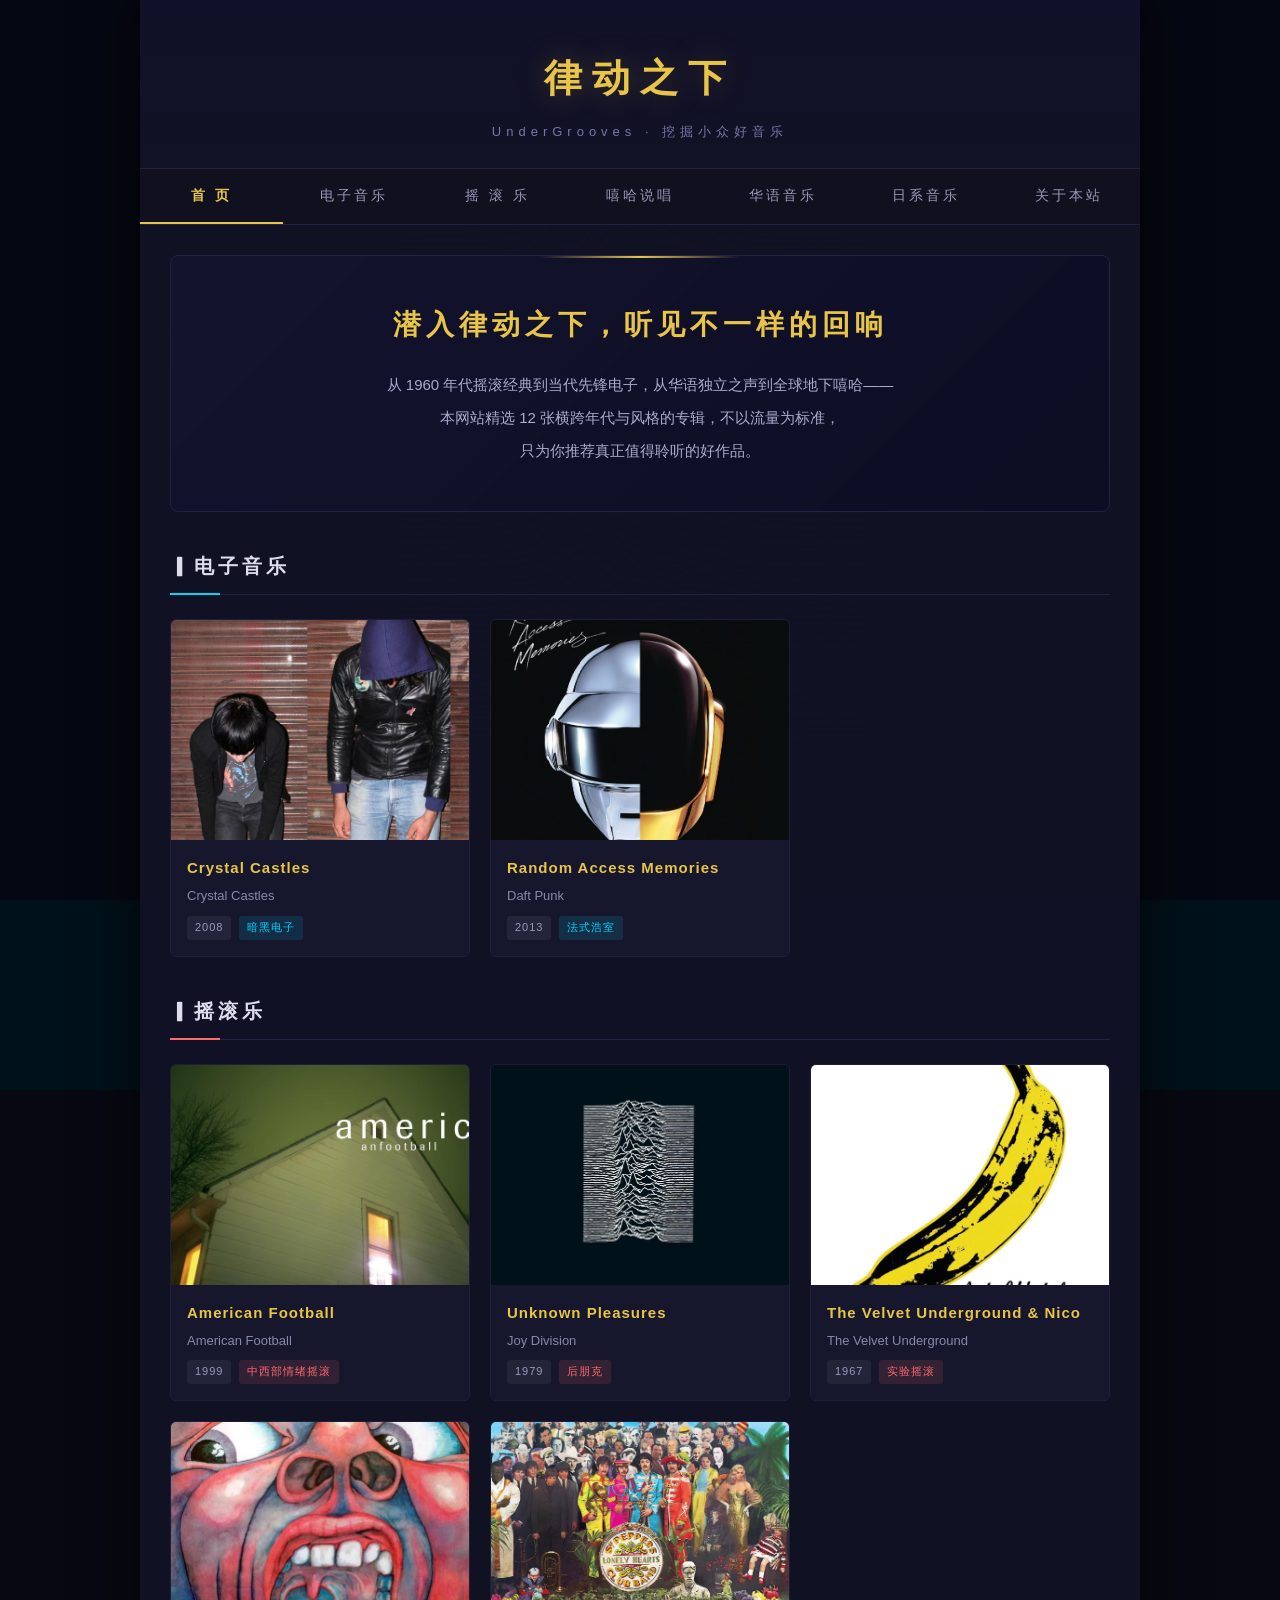
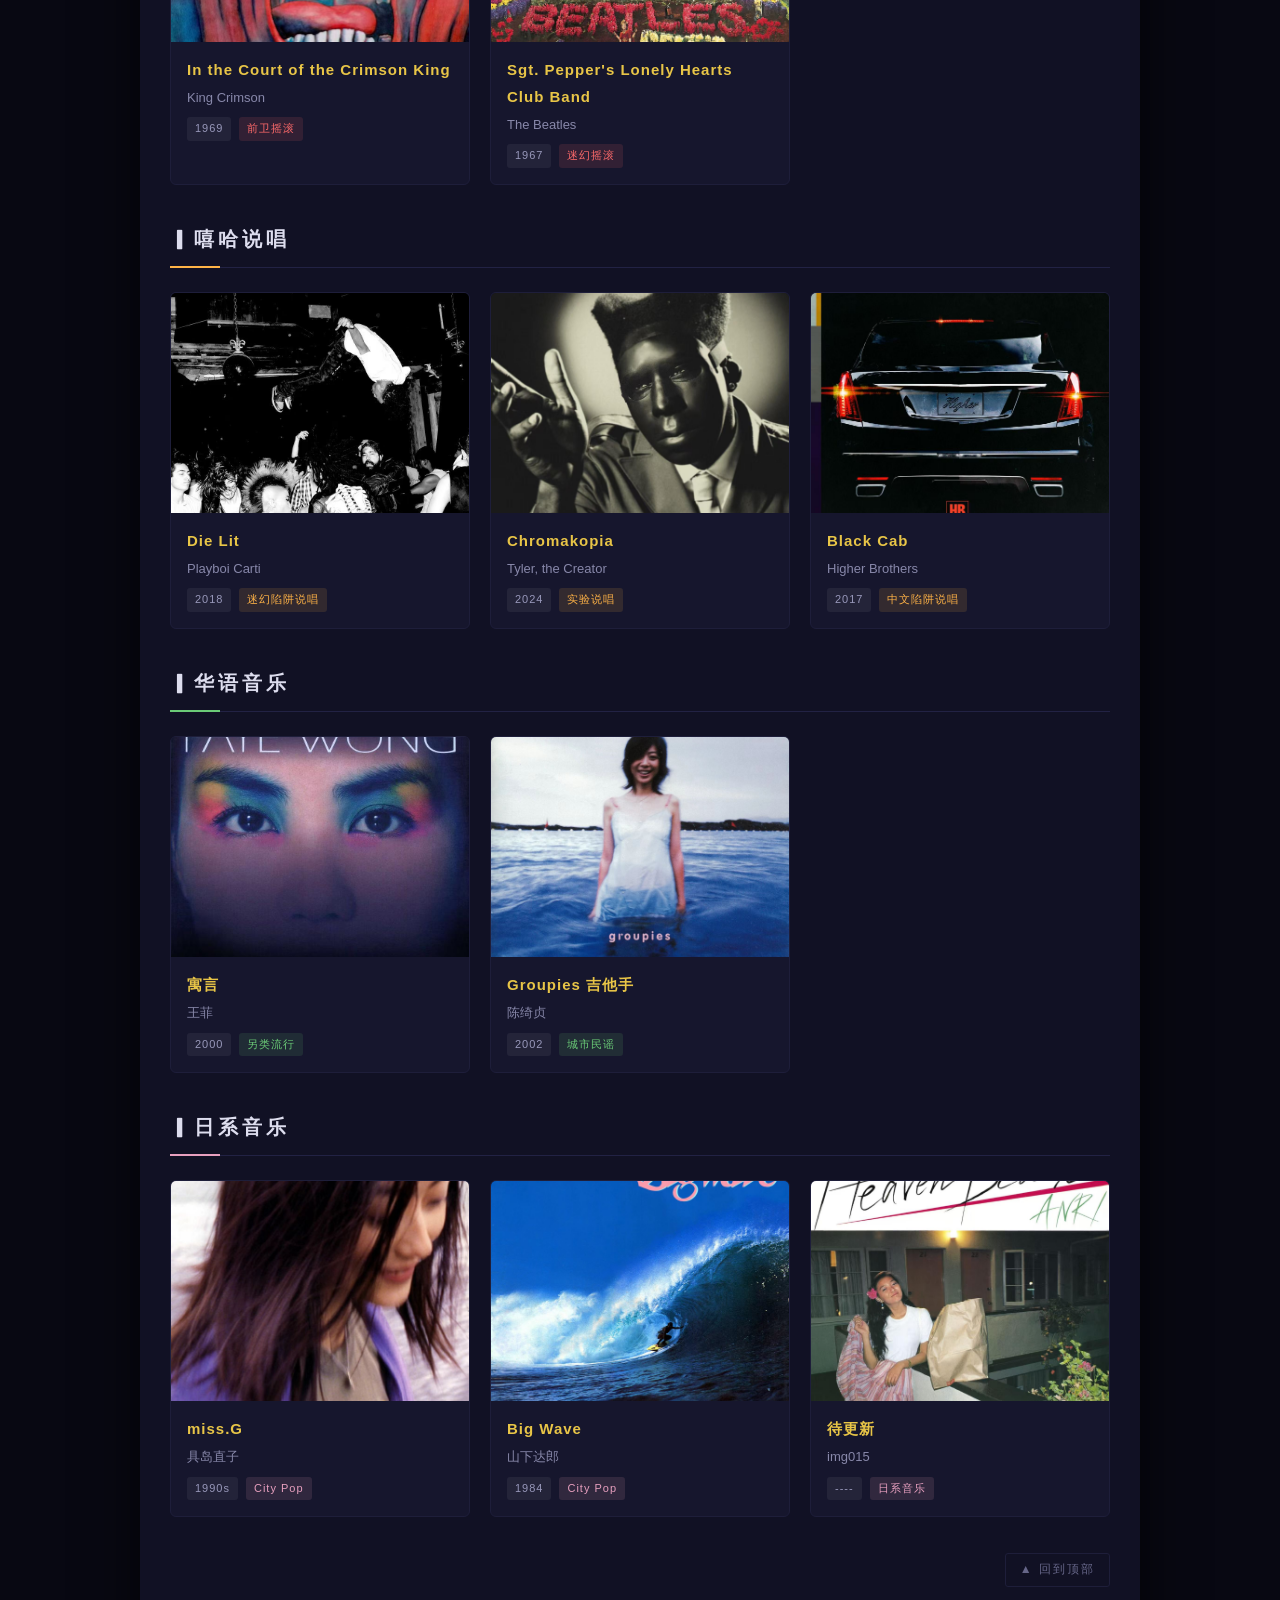
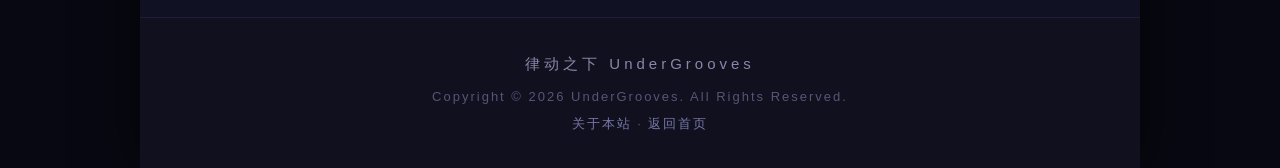
==== index.html @ 2fa011f9 "feat: 新增日系音乐页面 (具岛直子/山下达郎), 全站导航更新" ====
<!DOCTYPE html>
<html lang="zh-CN">
<head>
    <meta charset="UTF-8">
    <meta name="viewport" content="width=device-width, initial-scale=1.0">
    <title>律动之下 —— 发现属于你的好音乐</title>
    <link rel="stylesheet" href="css/style.css">
</head>
<body>
    <div id="container">
        <!-- 头部 -->
        <div id="header">
            <div class="site-title">律动之下</div>
            <div class="site-subtitle">UnderGrooves · 挖掘小众好音乐</div>
        </div>

        <!-- 导航条 -->
        <div id="navbar">
            <ul>
                <li><a href="index.html" class="active">首 页</a></li>
                <li><a href="electronic.html">电子音乐</a></li>
                <li><a href="rock.html">摇 滚 乐</a></li>
                <li><a href="hiphop.html">嘻哈说唱</a></li>
                <li><a href="chinese.html">华语音乐</a></li>
                <li><a href="japanese.html">日系音乐</a></li>
                <li><a href="about.html">关于本站</a></li>
            </ul>
        </div>

        <!-- 内容区域 -->
        <div id="content">
            <!-- Hero -->
            <div class="hero">
                <h2>潜入律动之下，听见不一样的回响</h2>
                <p>
                    从 1960 年代摇滚经典到当代先锋电子，从华语独立之声到全球地下嘻哈——<br>
                    本网站精选 12 张横跨年代与风格的专辑，不以流量为标准，<br>
                    只为你推荐真正值得聆听的好作品。
                </p>
            </div>

            <!-- 电子音乐 -->
            <h2 class="section-title electronic">▎电子音乐</h2>
            <div class="album-grid">
                <div class="album-card card-electronic">
                    <a href="electronic.html#crystal-castles">
                        <img src="imagefiles/img001.jpg" alt="Crystal Castles">
                        <div class="card-info">
                            <h3>Crystal Castles</h3>
                            <div class="artist">Crystal Castles</div>
                            <div class="card-meta">
                                <span class="year-tag">2008</span>
                                <span class="genre-tag">暗黑电子</span>
                            </div>
                        </div>
                    </a>
                </div>
                <div class="album-card card-electronic">
                    <a href="electronic.html#daft-punk">
                        <img src="imagefiles/img004.jpg" alt="Random Access Memories">
                        <div class="card-info">
                            <h3>Random Access Memories</h3>
                            <div class="artist">Daft Punk</div>
                            <div class="card-meta">
                                <span class="year-tag">2013</span>
                                <span class="genre-tag">法式浩室</span>
                            </div>
                        </div>
                    </a>
                </div>
            </div>

            <!-- 摇滚乐 -->
            <h2 class="section-title rock">▎摇滚乐</h2>
            <div class="album-grid">
                <div class="album-card card-rock">
                    <a href="rock.html#american-football">
                        <img src="imagefiles/img005.jpg" alt="American Football">
                        <div class="card-info">
                            <h3>American Football</h3>
                            <div class="artist">American Football</div>
                            <div class="card-meta">
                                <span class="year-tag">1999</span>
                                <span class="genre-tag">中西部情绪摇滚</span>
                            </div>
                        </div>
                    </a>
                </div>
                <div class="album-card card-rock">
                    <a href="rock.html#joy-division">
                        <img src="imagefiles/img007.jpg" alt="Unknown Pleasures">
                        <div class="card-info">
                            <h3>Unknown Pleasures</h3>
                            <div class="artist">Joy Division</div>
                            <div class="card-meta">
                                <span class="year-tag">1979</span>
                                <span class="genre-tag">后朋克</span>
                            </div>
                        </div>
                    </a>
                </div>
                <div class="album-card card-rock">
                    <a href="rock.html#velvet-underground">
                        <img src="imagefiles/img008.jpg" alt="The Velvet Underground & Nico">
                        <div class="card-info">
                            <h3>The Velvet Underground &amp; Nico</h3>
                            <div class="artist">The Velvet Underground</div>
                            <div class="card-meta">
                                <span class="year-tag">1967</span>
                                <span class="genre-tag">实验摇滚</span>
                            </div>
                        </div>
                    </a>
                </div>
                <div class="album-card card-rock">
                    <a href="rock.html#king-crimson">
                        <img src="imagefiles/img010.jpg" alt="In the Court of the Crimson King">
                        <div class="card-info">
                            <h3>In the Court of the Crimson King</h3>
                            <div class="artist">King Crimson</div>
                            <div class="card-meta">
                                <span class="year-tag">1969</span>
                                <span class="genre-tag">前卫摇滚</span>
                            </div>
                        </div>
                    </a>
                </div>
                <div class="album-card card-rock">
                    <a href="rock.html#beatles">
                        <img src="imagefiles/img012.jpg" alt="Sgt. Pepper's Lonely Hearts Club Band">
                        <div class="card-info">
                            <h3>Sgt. Pepper's Lonely Hearts Club Band</h3>
                            <div class="artist">The Beatles</div>
                            <div class="card-meta">
                                <span class="year-tag">1967</span>
                                <span class="genre-tag">迷幻摇滚</span>
                            </div>
                        </div>
                    </a>
                </div>
            </div>

            <!-- 嘻哈说唱 -->
            <h2 class="section-title hiphop">▎嘻哈说唱</h2>
            <div class="album-grid">
                <div class="album-card card-hiphop">
                    <a href="hiphop.html#playboi-carti">
                        <img src="imagefiles/img003.jpg" alt="Die Lit">
                        <div class="card-info">
                            <h3>Die Lit</h3>
                            <div class="artist">Playboi Carti</div>
                            <div class="card-meta">
                                <span class="year-tag">2018</span>
                                <span class="genre-tag">迷幻陷阱说唱</span>
                            </div>
                        </div>
                    </a>
                </div>
                <div class="album-card card-hiphop">
                    <a href="hiphop.html#tyler">
                        <img src="imagefiles/img006.jpg" alt="Chromakopia">
                        <div class="card-info">
                            <h3>Chromakopia</h3>
                            <div class="artist">Tyler, the Creator</div>
                            <div class="card-meta">
                                <span class="year-tag">2024</span>
                                <span class="genre-tag">实验说唱</span>
                            </div>
                        </div>
                    </a>
                </div>
                <div class="album-card card-hiphop">
                    <a href="hiphop.html#higher-brothers">
                        <img src="imagefiles/img011.jpg" alt="Black Cab">
                        <div class="card-info">
                            <h3>Black Cab</h3>
                            <div class="artist">Higher Brothers</div>
                            <div class="card-meta">
                                <span class="year-tag">2017</span>
                                <span class="genre-tag">中文陷阱说唱</span>
                            </div>
                        </div>
                    </a>
                </div>
            </div>

            <!-- 华语音乐 -->
            <h2 class="section-title chinese">▎华语音乐</h2>
            <div class="album-grid">
                <div class="album-card card-chinese">
                    <a href="chinese.html#faye-wong">
                        <img src="imagefiles/img002.jpg" alt="寓言">
                        <div class="card-info">
                            <h3>寓言</h3>
                            <div class="artist">王菲</div>
                            <div class="card-meta">
                                <span class="year-tag">2000</span>
                                <span class="genre-tag">另类流行</span>
                            </div>
                        </div>
                    </a>
                </div>
                <div class="album-card card-chinese">
                    <a href="chinese.html#cheer-chen">
                        <img src="imagefiles/img009.jpg" alt="Groupies 吉他手">
                        <div class="card-info">
                            <h3>Groupies 吉他手</h3>
                            <div class="artist">陈绮贞</div>
                            <div class="card-meta">
                                <span class="year-tag">2002</span>
                                <span class="genre-tag">城市民谣</span>
                            </div>
                        </div>
                    </a>
                </div>
            </div>

            <!-- 日系音乐 -->
            <h2 class="section-title japanese">▎日系音乐</h2>
            <div class="album-grid">
                <div class="album-card card-japanese">
                    <a href="japanese.html#naoko-gushima">
                        <img src="imagefiles/img013.jpg" alt="miss.G">
                        <div class="card-info">
                            <h3>miss.G</h3>
                            <div class="artist">具岛直子</div>
                            <div class="card-meta">
                                <span class="year-tag">1990s</span>
                                <span class="genre-tag">City Pop</span>
                            </div>
                        </div>
                    </a>
                </div>
                <div class="album-card card-japanese">
                    <a href="japanese.html#tatsuro-yamashita">
                        <img src="imagefiles/img014.jpg" alt="Big Wave">
                        <div class="card-info">
                            <h3>Big Wave</h3>
                            <div class="artist">山下达郎</div>
                            <div class="card-meta">
                                <span class="year-tag">1984</span>
                                <span class="genre-tag">City Pop</span>
                            </div>
                        </div>
                    </a>
                </div>
                <div class="album-card card-japanese">
                    <a href="japanese.html#album-15">
                        <img src="imagefiles/img015.jpg" alt="img015">
                        <div class="card-info">
                            <h3>待更新</h3>
                            <div class="artist">img015</div>
                            <div class="card-meta">
                                <span class="year-tag">----</span>
                                <span class="genre-tag">日系音乐</span>
                            </div>
                        </div>
                    </a>
                </div>
            </div>

            <div class="back-to-top">
                <a href="#header">▲ 回到顶部</a>
            </div>
        </div>

        <!-- 页脚 -->
        <div id="footer">
            <p class="footer-name">律动之下 UnderGrooves</p>
            <p>Copyright &copy; 2026 UnderGrooves. All Rights Reserved.</p>
            <p><a href="about.html">关于本站</a> · <a href="index.html">返回首页</a></p>
        </div>
    </div>
</body>
</html>
---- css/style.css ----
/* ============================================
   律动之下 UnderGrooves - 统一样式表
   ============================================ */

/* --- 基础重置与全局样式 --- */
* {
    margin: 0;
    padding: 0;
    box-sizing: border-box;
}

body {
    font-family: "Microsoft YaHei", "PingFang SC", "Hiragino Sans GB", Arial, sans-serif;
    background: #080812 url('../imagefiles/img007.jpg') no-repeat fixed center center;
    background-size: cover;
    color: #e0e0e0;
    line-height: 1.8;
    min-height: 100vh;
}

body::before {
    content: "";
    position: fixed;
    top: 0;
    left: 0;
    width: 100%;
    height: 100%;
    background: rgba(6, 6, 18, 0.9);
    z-index: -1;
}

/* --- 主容器 --- */
#container {
    width: 1000px;
    margin: 0 auto;
    background: rgba(18, 18, 38, 0.96);
    min-height: 100vh;
    box-shadow: 0 0 50px rgba(0, 0, 0, 0.7);
}

/* --- 头部区域 --- */
#header {
    text-align: center;
    padding: 44px 20px 24px 20px;
    border-bottom: 1px solid #222244;
    background: linear-gradient(180deg, #101028 0%, #121226 100%);
}

#header .site-title {
    font-size: 38px;
    font-weight: bold;
    letter-spacing: 10px;
    color: #e8c547;
    margin-bottom: 8px;
    text-shadow: 0 0 30px rgba(232, 197, 71, 0.25);
}

#header .site-subtitle {
    font-size: 13px;
    color: #7777aa;
    letter-spacing: 5px;
}

/* --- 导航条 --- */
#navbar {
    background: #10101e;
    border-bottom: 1px solid #222244;
    text-align: center;
}

#navbar ul {
    list-style: none;
    display: flex;
    justify-content: center;
}

#navbar ul li {
    flex: 1;
    max-width: 160px;
}

#navbar ul li a {
    display: block;
    padding: 14px 0;
    color: #9999bb;
    text-decoration: none;
    font-size: 14px;
    letter-spacing: 3px;
    transition: all 0.3s ease;
    border-bottom: 2px solid transparent;
    position: relative;
}

#navbar ul li a:hover {
    color: #ffffff;
    background: rgba(255, 255, 255, 0.03);
}

#navbar ul li a.active {
    color: #e8c547;
    border-bottom-color: #e8c547;
    font-weight: bold;
}

/* 导航悬停时各分类颜色 */
#navbar ul li:nth-child(1) a:hover { border-bottom-color: #ffffff; }
#navbar ul li:nth-child(2) a:hover { border-bottom-color: #00d4ff; }
#navbar ul li:nth-child(3) a:hover { border-bottom-color: #ff6b6b; }
#navbar ul li:nth-child(4) a:hover { border-bottom-color: #ffb347; }
#navbar ul li:nth-child(5) a:hover { border-bottom-color: #6bcb77; }
#navbar ul li:nth-child(6) a:hover { border-bottom-color: #e8a0bf; }
#navbar ul li:nth-child(7) a:hover { border-bottom-color: #c084fc; }

/* --- 内容区域 --- */
#content {
    padding: 30px;
}

/* --- Hero 区域（首页）--- */
.hero {
    text-align: center;
    padding: 44px 30px;
    margin-bottom: 36px;
    background: linear-gradient(135deg, rgba(20, 20, 50, 0.7), rgba(12, 12, 35, 0.9));
    border-radius: 8px;
    border: 1px solid #222244;
    position: relative;
    overflow: hidden;
}

/* 微弱的律动线条装饰 */
.hero::before {
    content: "";
    position: absolute;
    top: 0;
    left: 50%;
    transform: translateX(-50%);
    width: 200px;
    height: 2px;
    background: linear-gradient(90deg, transparent, #e8c547, transparent);
}

.hero h2 {
    font-size: 28px;
    color: #e8c547;
    letter-spacing: 5px;
    margin-bottom: 18px;
}

.hero p {
    color: #aaaacc;
    font-size: 15px;
    line-height: 2.2;
    max-width: 680px;
    margin: 0 auto;
}

/* --- 分类区块标题 --- */
.section-title {
    font-size: 20px;
    letter-spacing: 4px;
    padding-bottom: 10px;
    margin-bottom: 24px;
    margin-top: 10px;
    border-bottom: 1px solid #222244;
    position: relative;
    color: #ddddee;
}

.section-title::after {
    content: "";
    position: absolute;
    bottom: -1px;
    left: 0;
    width: 50px;
    height: 2px;
}

/* 各分类标题下划线颜色 */
.section-title.electronic::after { background: #00d4ff; }
.section-title.rock::after       { background: #ff6b6b; }
.section-title.hiphop::after     { background: #ffb347; }
.section-title.chinese::after    { background: #6bcb77; }
.section-title.japanese::after   { background: #e8a0bf; }

/* --- 专辑卡片网格 --- */
.album-grid {
    display: grid;
    grid-template-columns: repeat(3, 1fr);
    gap: 20px;
    margin-bottom: 36px;
}

.album-card {
    background: rgba(24, 24, 48, 0.8);
    border: 1px solid #1e1e3a;
    border-radius: 6px;
    overflow: hidden;
    transition: all 0.35s ease;
}

.album-card:hover {
    transform: translateY(-5px);
    box-shadow: 0 10px 28px rgba(0, 0, 0, 0.5);
    border-color: #444477;
}

.album-card img {
    width: 100%;
    height: 220px;
    object-fit: cover;
    display: block;
    transition: filter 0.3s;
}

.album-card:hover img {
    filter: brightness(1.1);
}

.album-card .card-info {
    padding: 14px 16px 16px;
}

.album-card .card-info h3 {
    font-size: 15px;
    color: #e8c547;
    margin-bottom: 3px;
    letter-spacing: 1px;
}

.album-card .card-info .artist {
    font-size: 13px;
    color: #8888aa;
    margin-bottom: 8px;
}

.album-card .card-info .card-meta {
    display: flex;
    gap: 8px;
    align-items: center;
    flex-wrap: wrap;
}

.album-card .card-info .year-tag {
    font-size: 11px;
    padding: 2px 8px;
    border-radius: 3px;
    background: rgba(255, 255, 255, 0.06);
    color: #9999bb;
    letter-spacing: 1px;
}

.album-card .card-info .genre-tag {
    font-size: 11px;
    padding: 2px 8px;
    border-radius: 3px;
    letter-spacing: 1px;
}

/* 首页卡片各分类颜色提示 */
.album-card.card-electronic .genre-tag { background: rgba(0, 212, 255, 0.12); color: #00d4ff; }
.album-card.card-electronic:hover { border-color: rgba(0, 212, 255, 0.4); }

.album-card.card-rock .genre-tag { background: rgba(255, 107, 107, 0.12); color: #ff6b6b; }
.album-card.card-rock:hover { border-color: rgba(255, 107, 107, 0.4); }

.album-card.card-hiphop .genre-tag { background: rgba(255, 179, 71, 0.12); color: #ffb347; }
.album-card.card-hiphop:hover { border-color: rgba(255, 179, 71, 0.4); }

.album-card.card-chinese .genre-tag { background: rgba(107, 203, 119, 0.12); color: #6bcb77; }
.album-card.card-chinese:hover { border-color: rgba(107, 203, 119, 0.4); }

.album-card.card-japanese .genre-tag { background: rgba(232, 160, 191, 0.12); color: #e8a0bf; }
.album-card.card-japanese:hover { border-color: rgba(232, 160, 191, 0.5); }

.album-card a {
    text-decoration: none;
    color: inherit;
}

/* --- 专辑详情（分类页面）--- */
.album-detail {
    display: flex;
    gap: 30px;
    margin-bottom: 36px;
    padding: 28px;
    background: rgba(24, 24, 48, 0.6);
    border: 1px solid #1e1e3a;
    border-left: 3px solid #333355;
    border-radius: 0 6px 6px 0;
    transition: all 0.3s ease;
}

.album-detail:hover {
    background: rgba(28, 28, 52, 0.7);
    box-shadow: 0 4px 20px rgba(0, 0, 0, 0.4);
}

.album-detail .album-cover {
    flex: 0 0 280px;
}

.album-detail .album-cover img {
    width: 100%;
    border-radius: 4px;
    display: block;
    box-shadow: 0 4px 16px rgba(0, 0, 0, 0.5);
}

.album-detail .album-info {
    flex: 1;
}

.album-detail .album-info h3 {
    font-size: 22px;
    color: #e8c547;
    letter-spacing: 2px;
    margin-bottom: 4px;
}

.album-detail .album-info .artist-name {
    font-size: 16px;
    color: #aaaacc;
    margin-bottom: 4px;
}

.album-detail .album-info .meta {
    font-size: 13px;
    color: #666688;
    margin-bottom: 18px;
    display: flex;
    flex-wrap: wrap;
    gap: 8px;
}

.album-detail .album-info .meta span {
    display: inline-block;
    padding: 3px 12px;
    border-radius: 3px;
    font-size: 12px;
    letter-spacing: 1px;
}

/* 分类页各流派主题色 */
.genre-electronic .meta span { background: rgba(0, 212, 255, 0.12); color: #00ccf0; }
.genre-electronic { border-left-color: #00d4ff; }
.genre-electronic .album-info h3 { color: #00d4ff; }

.genre-rock .meta span { background: rgba(255, 107, 107, 0.12); color: #ff6060; }
.genre-rock { border-left-color: #ff6b6b; }
.genre-rock .album-info h3 { color: #ff6b6b; }

.genre-hiphop .meta span { background: rgba(255, 179, 71, 0.12); color: #ffa830; }
.genre-hiphop { border-left-color: #ffb347; }
.genre-hiphop .album-info h3 { color: #ffb347; }

.genre-chinese .meta span { background: rgba(107, 203, 119, 0.12); color: #5db868; }
.genre-chinese { border-left-color: #6bcb77; }
.genre-chinese .album-info h3 { color: #6bcb77; }

.genre-japanese .meta span { background: rgba(232, 160, 191, 0.12); color: #e0a0c0; }
.genre-japanese { border-left-color: #e8a0bf; }
.genre-japanese .album-info h3 { color: #e8a0bf; }

.album-detail .album-info .intro-text {
    font-size: 14px;
    color: #cccce0;
    line-height: 2;
    text-align: justify;
}

/* --- 锚点导航 --- */
.anchor-nav {
    background: rgba(20, 20, 42, 0.6);
    border: 1px solid #1e1e3a;
    border-radius: 6px;
    padding: 16px 20px;
    margin-bottom: 30px;
    display: flex;
    flex-wrap: wrap;
    align-items: center;
    gap: 6px;
}

.anchor-nav span {
    color: #9999bb;
    font-size: 13px;
    letter-spacing: 3px;
    margin-right: 6px;
}

.anchor-nav a {
    display: inline-block;
    color: #aaaacc;
    text-decoration: none;
    font-size: 13px;
    padding: 5px 14px;
    border-radius: 3px;
    background: rgba(255, 255, 255, 0.04);
    transition: all 0.25s ease;
    letter-spacing: 1px;
}

.anchor-nav a:hover {
    color: #ffffff;
    background: rgba(255, 255, 255, 0.1);
}

/* --- 页脚 --- */
#footer {
    text-align: center;
    padding: 28px 20px;
    border-top: 1px solid #1e1e3a;
    background: #10101e;
    color: #555577;
    font-size: 13px;
    letter-spacing: 2px;
}

#footer p {
    margin: 4px 0;
}

#footer .footer-name {
    color: #8888aa;
    font-size: 15px;
    letter-spacing: 4px;
    margin-bottom: 8px;
}

#footer a {
    color: #7777aa;
    text-decoration: none;
    transition: color 0.3s;
}

#footer a:hover {
    color: #e8c547;
}

/* --- 回到顶部 --- */
.back-to-top {
    text-align: right;
    margin-top: 16px;
}

.back-to-top a {
    display: inline-block;
    color: #666688;
    text-decoration: none;
    font-size: 12px;
    padding: 5px 14px;
    border: 1px solid #1e1e3a;
    border-radius: 3px;
    transition: all 0.3s ease;
    letter-spacing: 2px;
}

.back-to-top a:hover {
    color: #e8c547;
    border-color: #444466;
    background: rgba(255, 255, 255, 0.03);
}

/* --- 关于页面 --- */
.about-section {
    background: rgba(24, 24, 48, 0.6);
    border: 1px solid #1e1e3a;
    border-radius: 6px;
    padding: 30px;
    margin-bottom: 24px;
}

.about-section h3 {
    font-size: 18px;
    letter-spacing: 3px;
    margin-bottom: 18px;
    padding-bottom: 12px;
    border-bottom: 1px solid #1e1e3a;
}

.about-section h3.electronic { color: #00d4ff; }
.about-section h3.rock       { color: #ff6b6b; }
.about-section h3.hiphop     { color: #ffb347; }
.about-section h3.chinese    { color: #6bcb77; }
.about-section h3.japanese   { color: #e8a0bf; }
.about-section h3.default    { color: #e8c547; }

.about-section p {
    font-size: 14px;
    color: #cccce0;
    line-height: 2;
    margin-bottom: 12px;
}

.about-section ul {
    list-style: none;
    padding-left: 0;
}

.about-section ul li {
    font-size: 14px;
    color: #cccce0;
    line-height: 2.2;
    padding: 4px 0 4px 22px;
    position: relative;
}

.about-section ul li::before {
    content: "▸";
    position: absolute;
    left: 0;
    font-size: 10px;
}

.about-section ul li.electronic::before { color: #00d4ff; }
.about-section ul li.rock::before       { color: #ff6b6b; }
.about-section ul li.hiphop::before     { color: #ffb347; }
.about-section ul li.chinese::before    { color: #6bcb77; }
.about-section ul li.japanese::before   { color: #e8a0bf; }

/* --- 关于页时间线 --- */
.timeline {
    display: flex;
    justify-content: space-between;
    align-items: flex-start;
    gap: 8px;
    padding: 10px 0;
    flex-wrap: wrap;
}

.timeline-item {
    flex: 1;
    min-width: 80px;
    text-align: center;
    padding: 12px 6px;
    background: rgba(30, 30, 55, 0.5);
    border-radius: 6px;
    border-top: 3px solid #333355;
    transition: all 0.3s ease;
}

.timeline-item:hover {
    border-top-color: #e8c547;
    background: rgba(35, 35, 60, 0.7);
}

.timeline-item .year {
    font-size: 20px;
    font-weight: bold;
    color: #e8c547;
    letter-spacing: 1px;
}

.timeline-item .album-name {
    font-size: 11px;
    color: #9999bb;
    margin-top: 4px;
    line-height: 1.5;
}

/* --- 响应式 --- */
@media screen and (max-width: 1020px) {
    #container {
        width: 96%;
    }
}

@media screen and (max-width: 768px) {
    .album-grid {
        grid-template-columns: repeat(2, 1fr);
    }

    .album-detail {
        flex-direction: column;
    }

    .album-detail .album-cover {
        flex: 0 0 auto;
        max-width: 280px;
        margin: 0 auto;
    }

    #navbar ul {
        flex-wrap: wrap;
    }

    #navbar ul li {
        flex: 0 0 33.33%;
    }

    .timeline {
        flex-direction: column;
    }
}
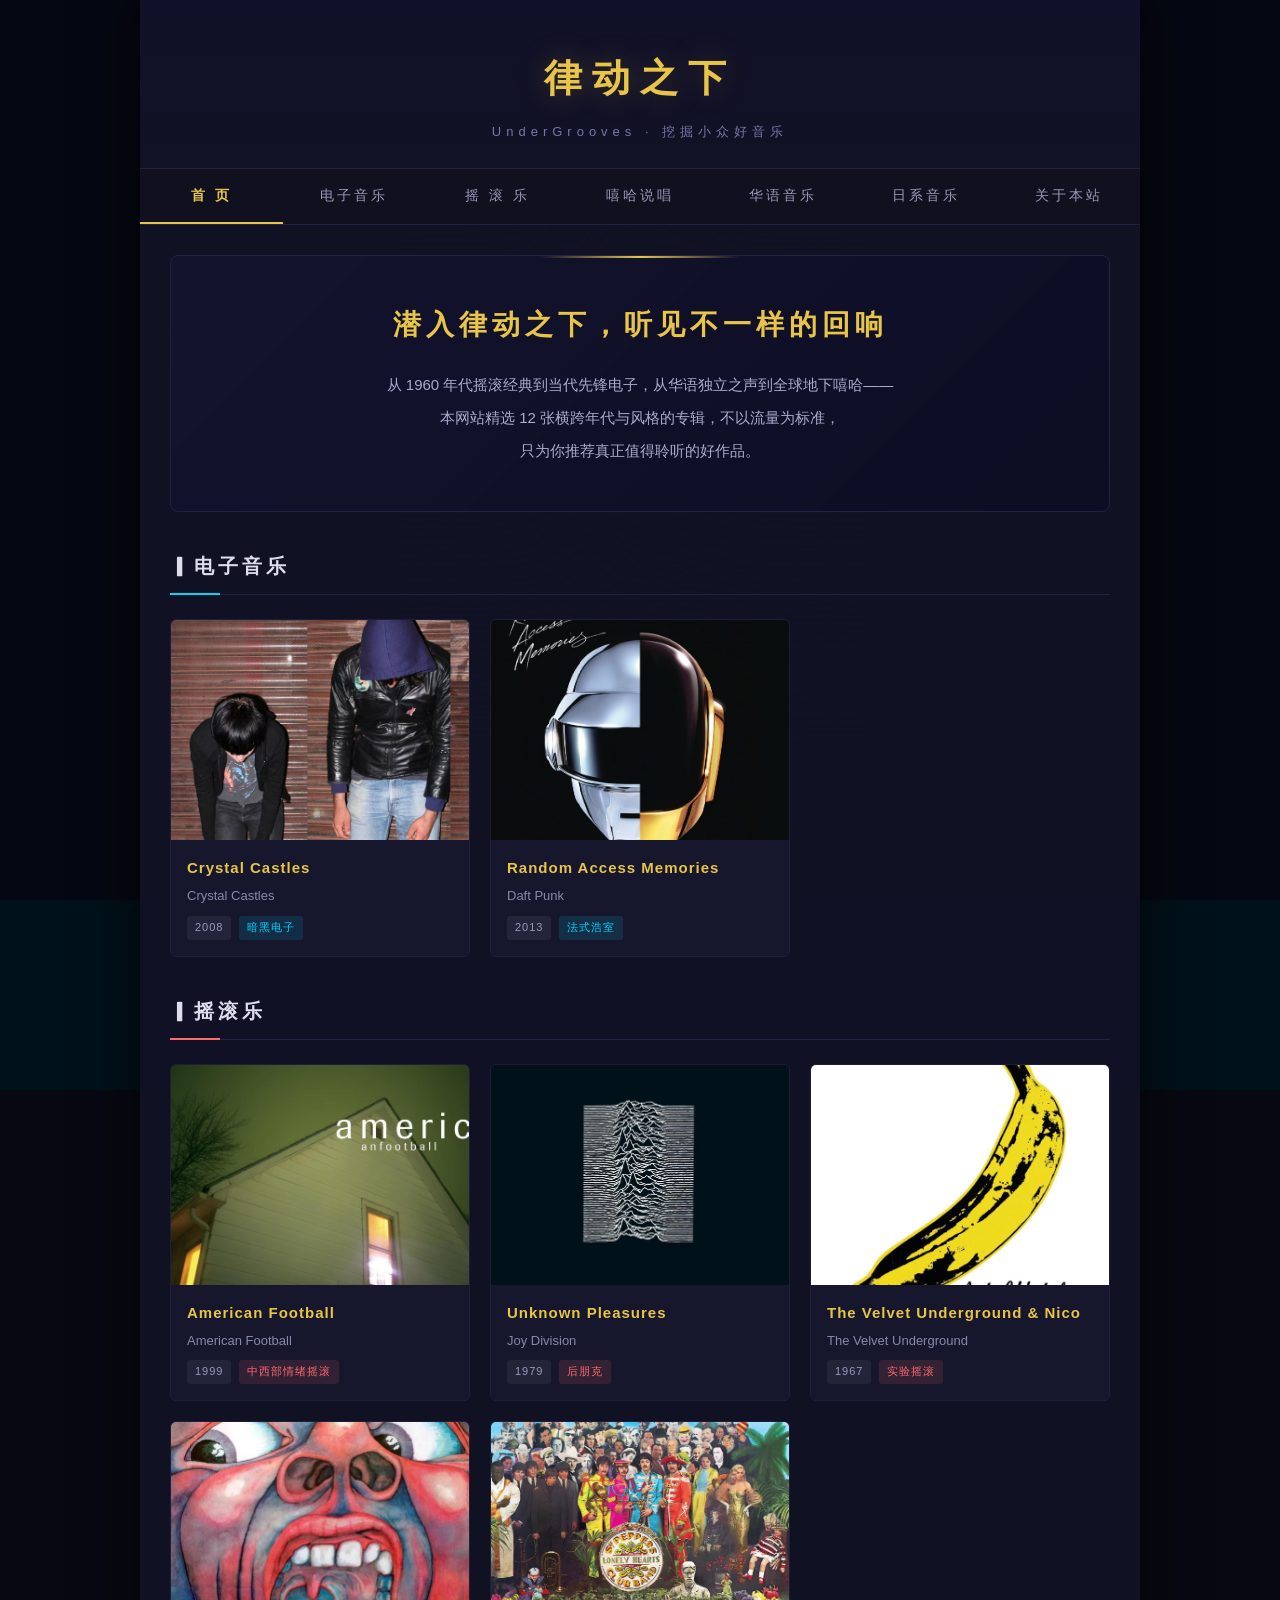
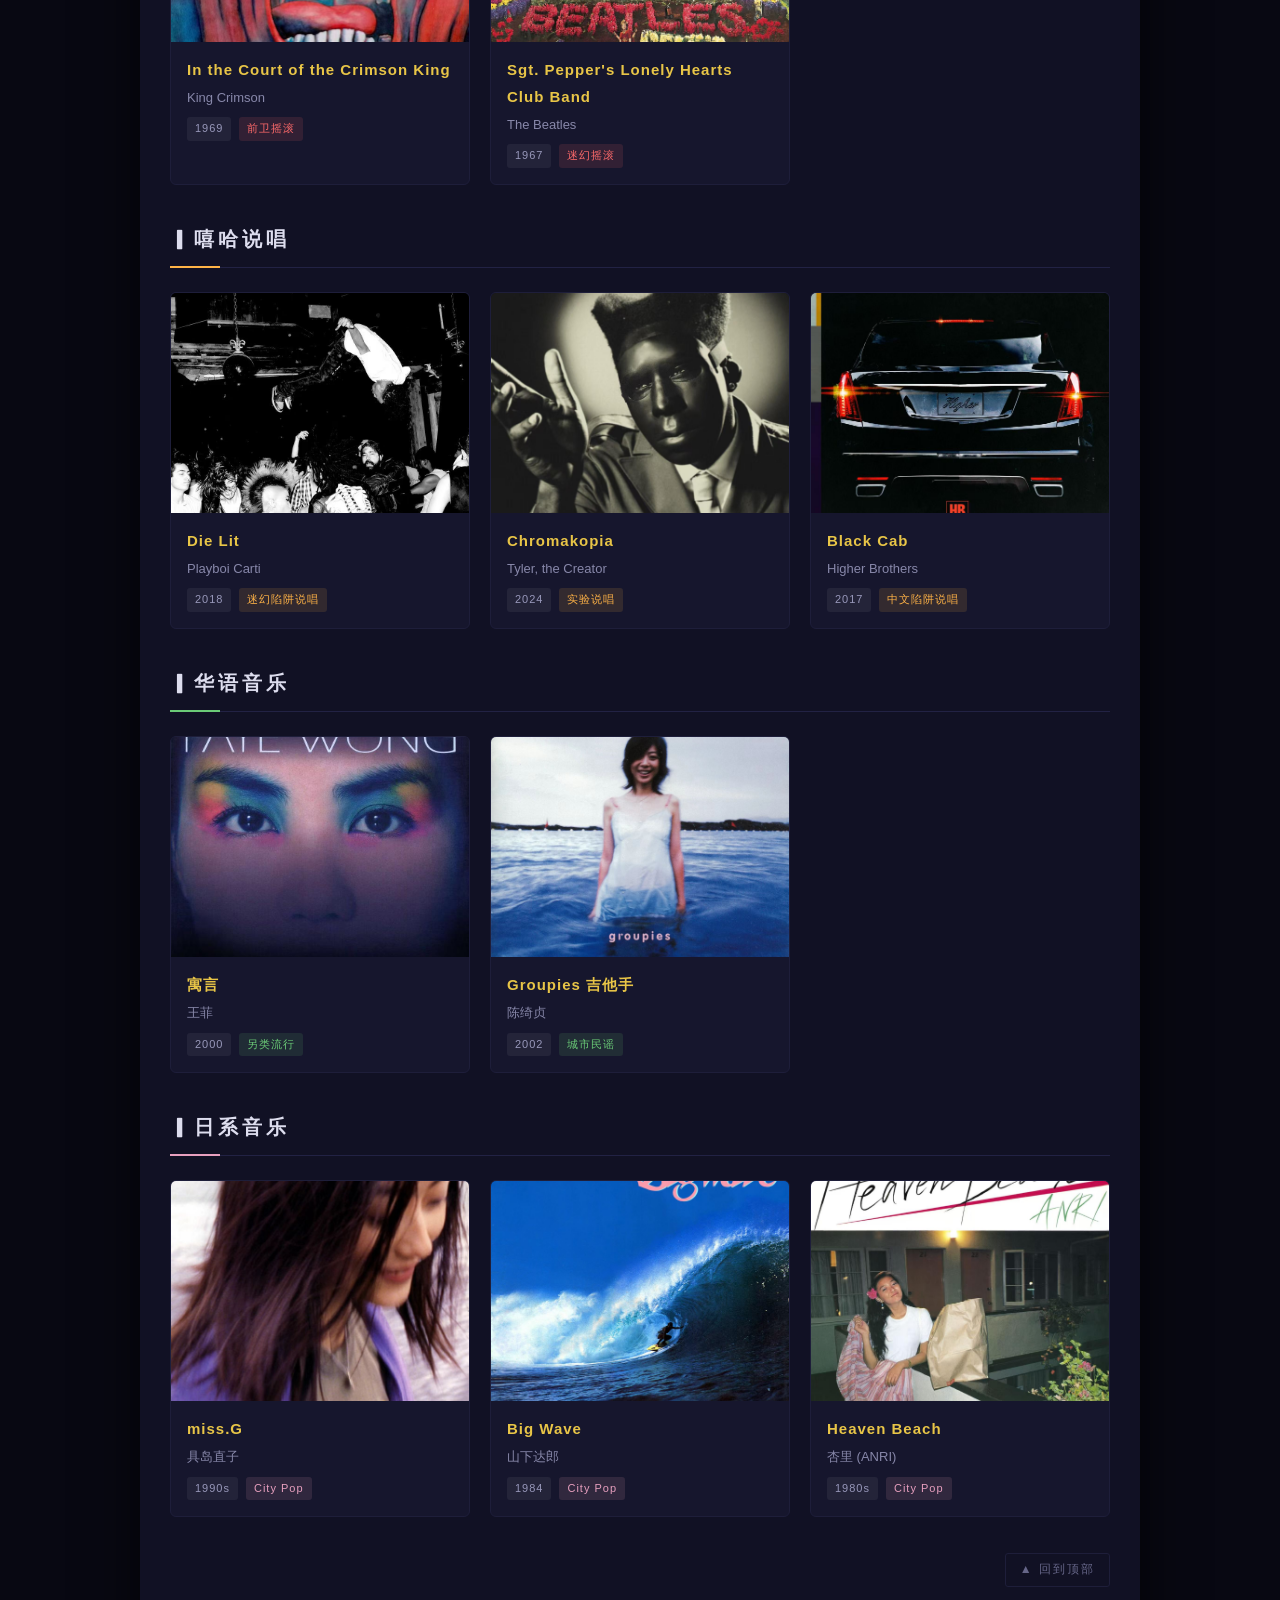
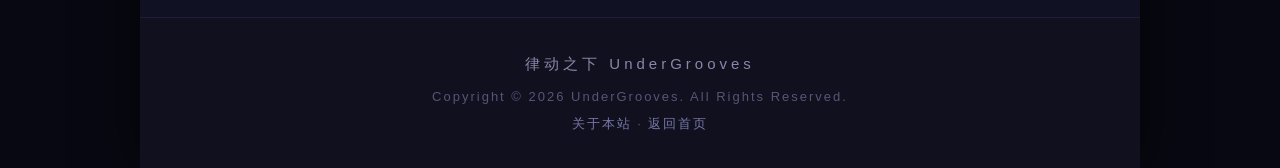
==== commit 8df00564: "feat: 更新杏里 Heaven Beach 专辑介绍" ====
--- a/index.html
+++ b/index.html
@@ -245,14 +245,14 @@
                     </a>
                 </div>
                 <div class="album-card card-japanese">
-                    <a href="japanese.html#album-15">
-                        <img src="imagefiles/img015.jpg" alt="img015">
-                        <div class="card-info">
-                            <h3>待更新</h3>
-                            <div class="artist">img015</div>
-                            <div class="card-meta">
-                                <span class="year-tag">----</span>
-                                <span class="genre-tag">日系音乐</span>
+                    <a href="japanese.html#anri">
+                        <img src="imagefiles/img015.jpg" alt="Heaven Beach">
+                        <div class="card-info">
+                            <h3>Heaven Beach</h3>
+                            <div class="artist">杏里 (ANRI)</div>
+                            <div class="card-meta">
+                                <span class="year-tag">1980s</span>
+                                <span class="genre-tag">City Pop</span>
                             </div>
                         </div>
                     </a>
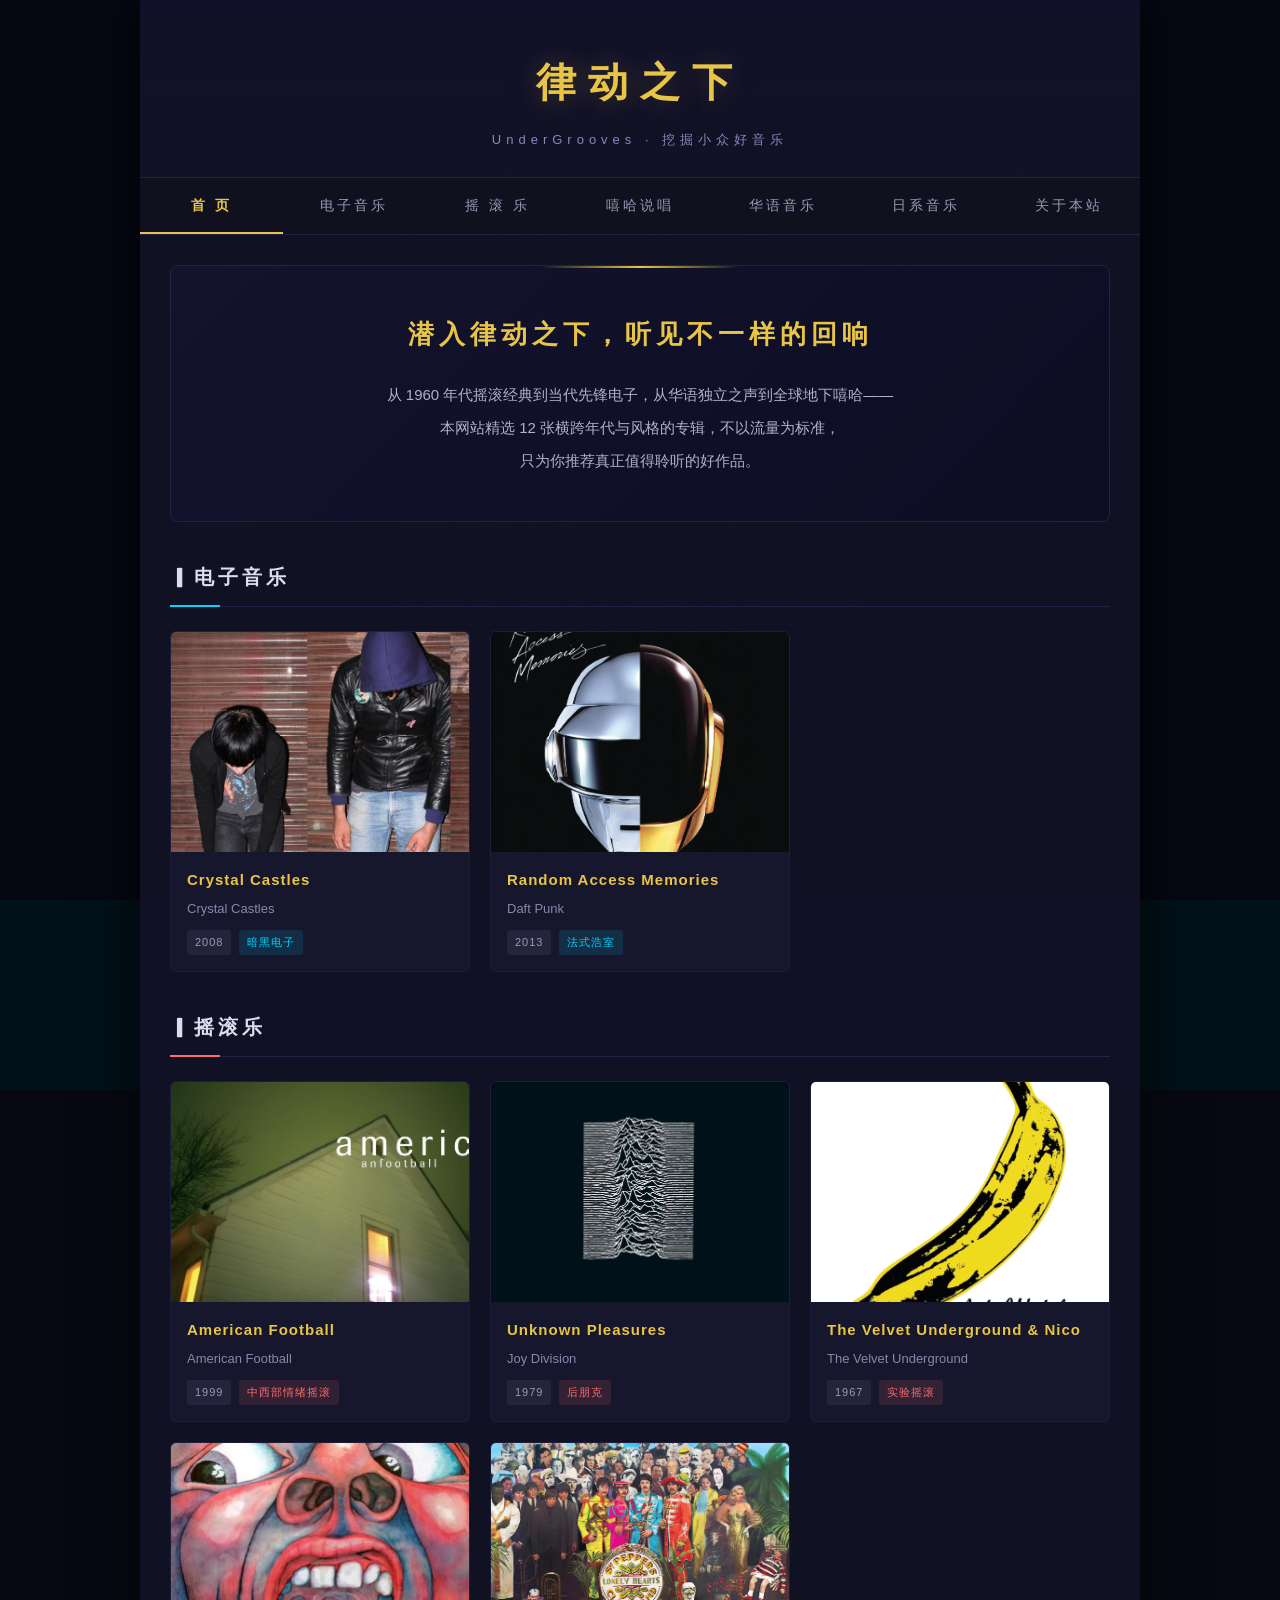
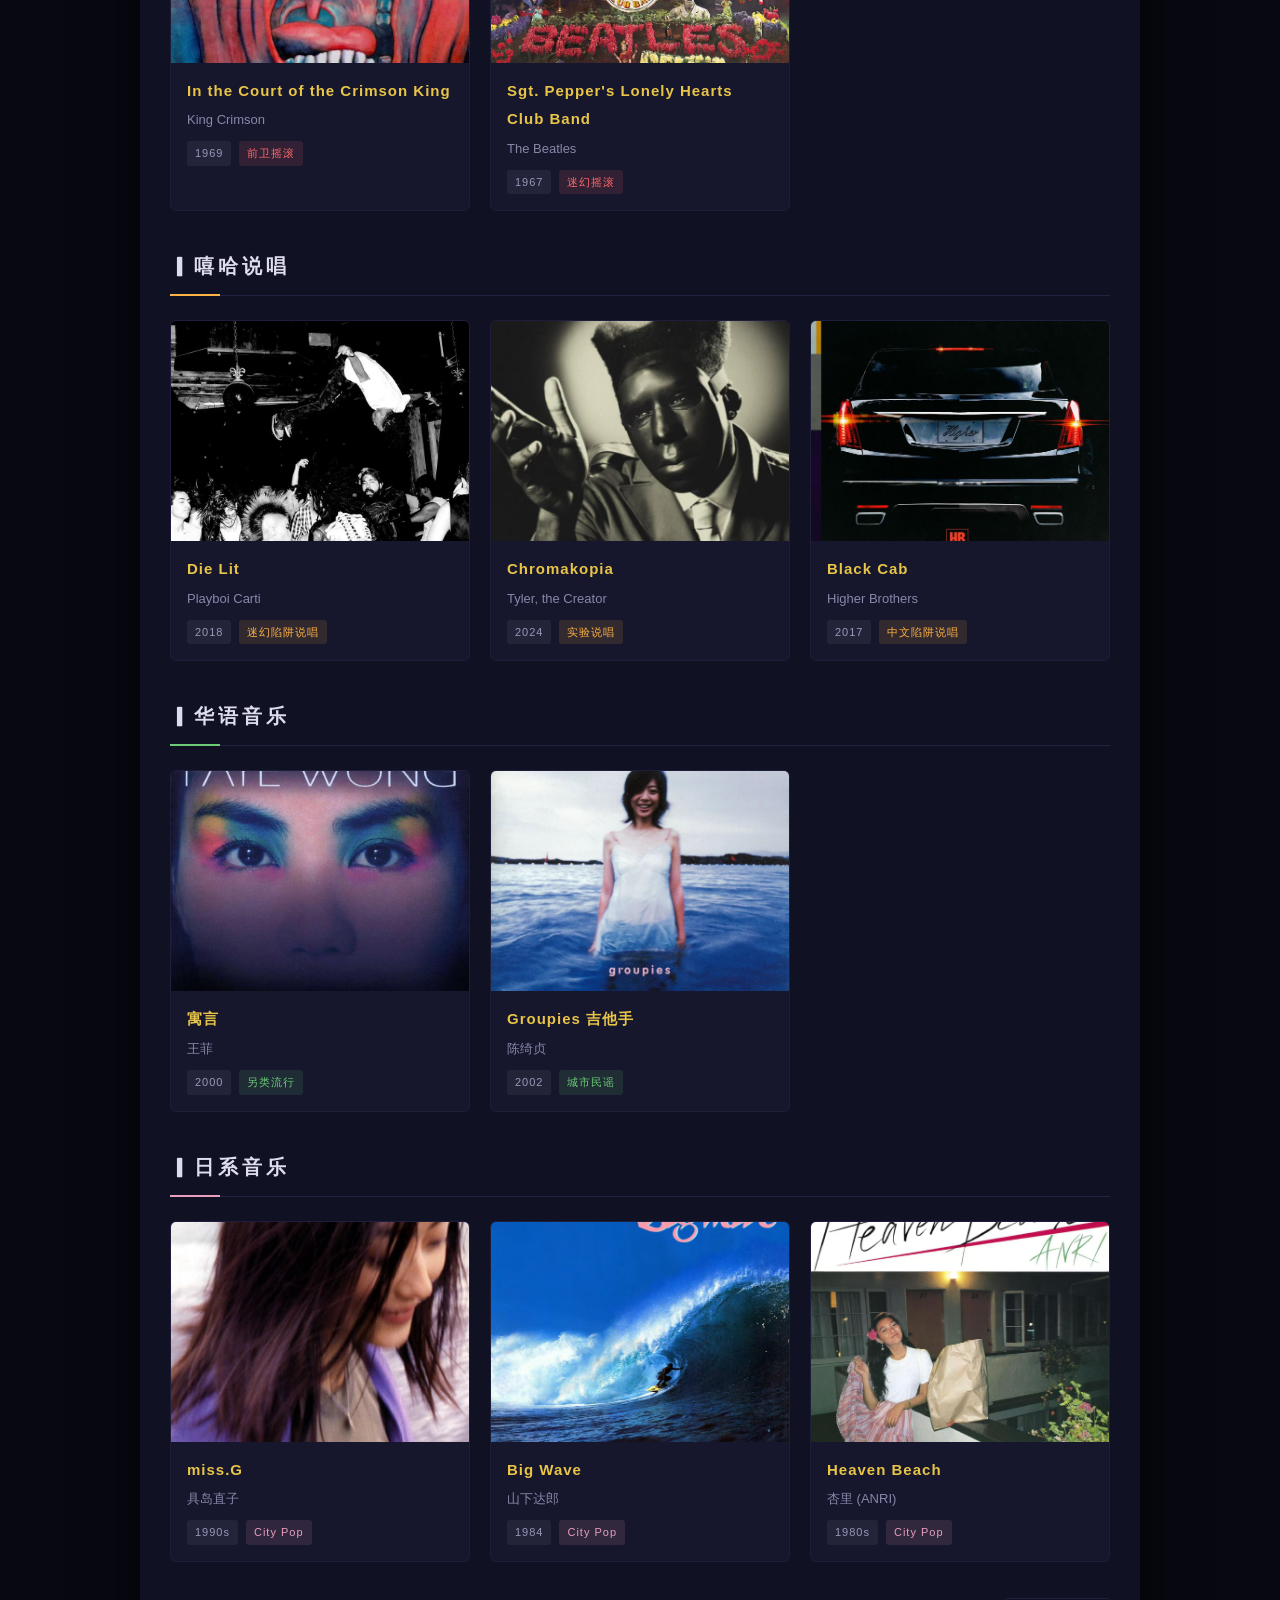
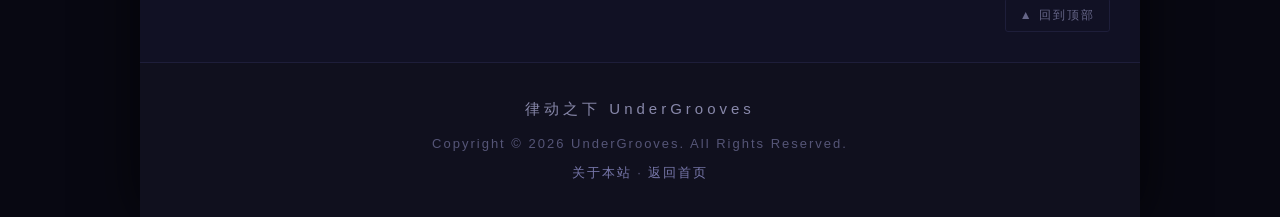
==== commit b00e225f: "fix: 修复移动端背景音乐无法播放的问题" ====
--- a/index.html
+++ b/index.html
@@ -271,5 +271,22 @@
             <p><a href="about.html">关于本站</a> · <a href="index.html">返回首页</a></p>
         </div>
     </div>
+
+    <!-- 背景音乐（隐藏，自动循环） -->
+    <audio id="bgm" src="audio/%E9%A6%96%E9%A1%B5.mp3" loop autoplay></audio>
+    <script>
+    (function() {
+        var bgm = document.getElementById('bgm');
+        bgm.load();
+        var p = bgm.play();
+        if (p !== undefined) {
+            p.catch(function() {
+                var playNow = function() { bgm.play().catch(function(){}); };
+                document.addEventListener('click', playNow, { once: true });
+                document.addEventListener('touchstart', playNow, { once: true });
+            });
+        }
+    })();
+    </script>
 </body>
 </html>
--- a/css/style.css
+++ b/css/style.css
@@ -10,12 +10,17 @@
 }
 
 body {
-    font-family: "Microsoft YaHei", "PingFang SC", "Hiragino Sans GB", Arial, sans-serif;
+    font-family: -apple-system, BlinkMacSystemFont, "SF Pro Text", "PingFang SC", "Noto Sans SC", "Microsoft YaHei", "Hiragino Sans GB", "WenQuanYi Micro Hei", Arial, sans-serif;
     background: #080812 url('../imagefiles/img007.jpg') no-repeat fixed center center;
     background-size: cover;
     color: #e0e0e0;
-    line-height: 1.8;
+    line-height: 1.9;
     min-height: 100vh;
+    -webkit-font-smoothing: antialiased;
+    -moz-osx-font-smoothing: grayscale;
+    text-rendering: optimizeLegibility;
+    font-weight: 400;
+    font-size: 15px;
 }
 
 body::before {
@@ -47,9 +52,9 @@
 }
 
 #header .site-title {
-    font-size: 38px;
-    font-weight: bold;
-    letter-spacing: 10px;
+    font-size: 40px;
+    font-weight: 700;
+    letter-spacing: 12px;
     color: #e8c547;
     margin-bottom: 8px;
     text-shadow: 0 0 30px rgba(232, 197, 71, 0.25);
@@ -57,8 +62,9 @@
 
 #header .site-subtitle {
     font-size: 13px;
-    color: #7777aa;
+    color: #8888bb;
     letter-spacing: 5px;
+    font-weight: 300;
 }
 
 /* --- 导航条 --- */
@@ -85,6 +91,7 @@
     color: #9999bb;
     text-decoration: none;
     font-size: 14px;
+    font-weight: 400;
     letter-spacing: 3px;
     transition: all 0.3s ease;
     border-bottom: 2px solid transparent;
@@ -141,18 +148,20 @@
 }
 
 .hero h2 {
-    font-size: 28px;
+    font-size: 26px;
+    font-weight: 600;
     color: #e8c547;
     letter-spacing: 5px;
     margin-bottom: 18px;
 }
 
 .hero p {
-    color: #aaaacc;
+    color: #b0b0cc;
     font-size: 15px;
     line-height: 2.2;
     max-width: 680px;
     margin: 0 auto;
+    font-weight: 300;
 }
 
 /* --- 分类区块标题 --- */
@@ -364,9 +373,10 @@
 
 .album-detail .album-info .intro-text {
     font-size: 14px;
-    color: #cccce0;
-    line-height: 2;
+    color: #c8c8dd;
+    line-height: 2.1;
     text-align: justify;
+    font-weight: 300;
 }
 
 /* --- 锚点导航 --- */
@@ -487,10 +497,11 @@
 .about-section h3.default    { color: #e8c547; }
 
 .about-section p {
-    font-size: 14px;
-    color: #cccce0;
-    line-height: 2;
+    font-size: 15px;
+    color: #c8c8dd;
+    line-height: 2.1;
     margin-bottom: 12px;
+    font-weight: 300;
 }
 
 .about-section ul {
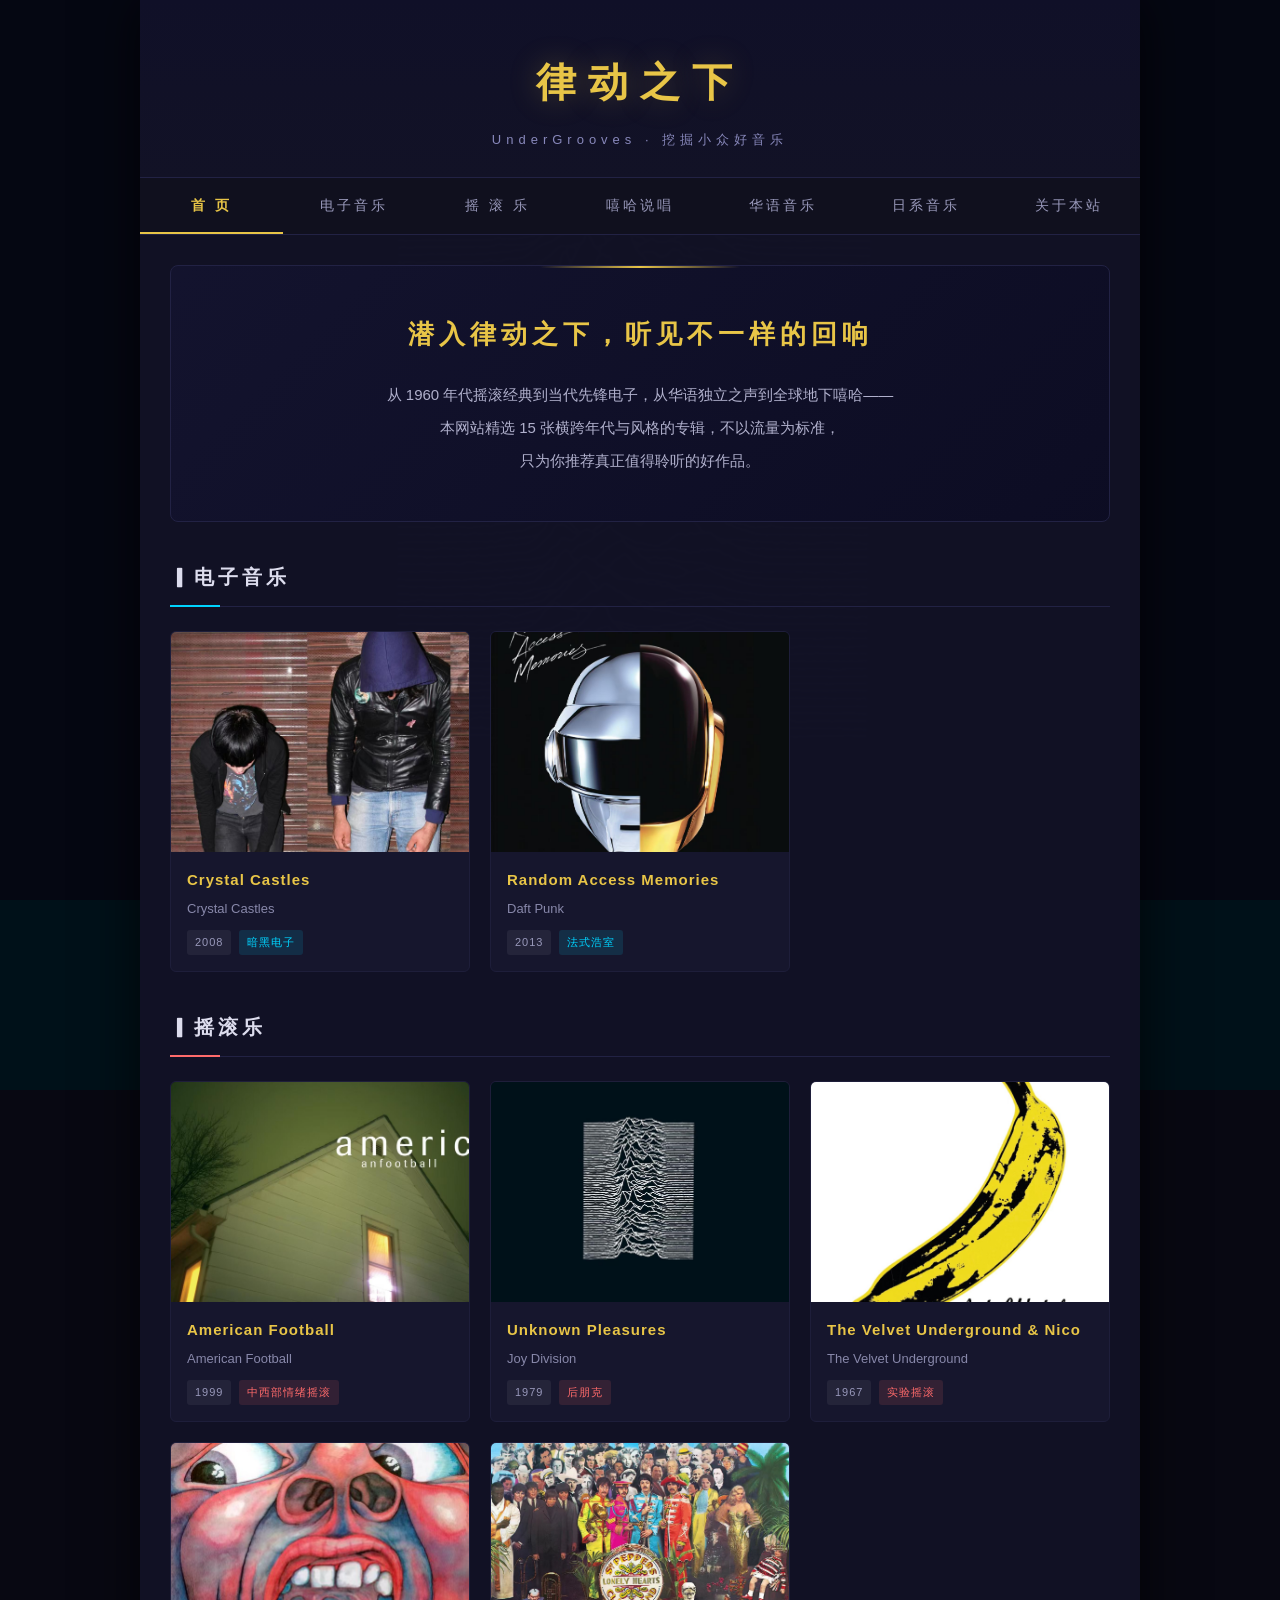
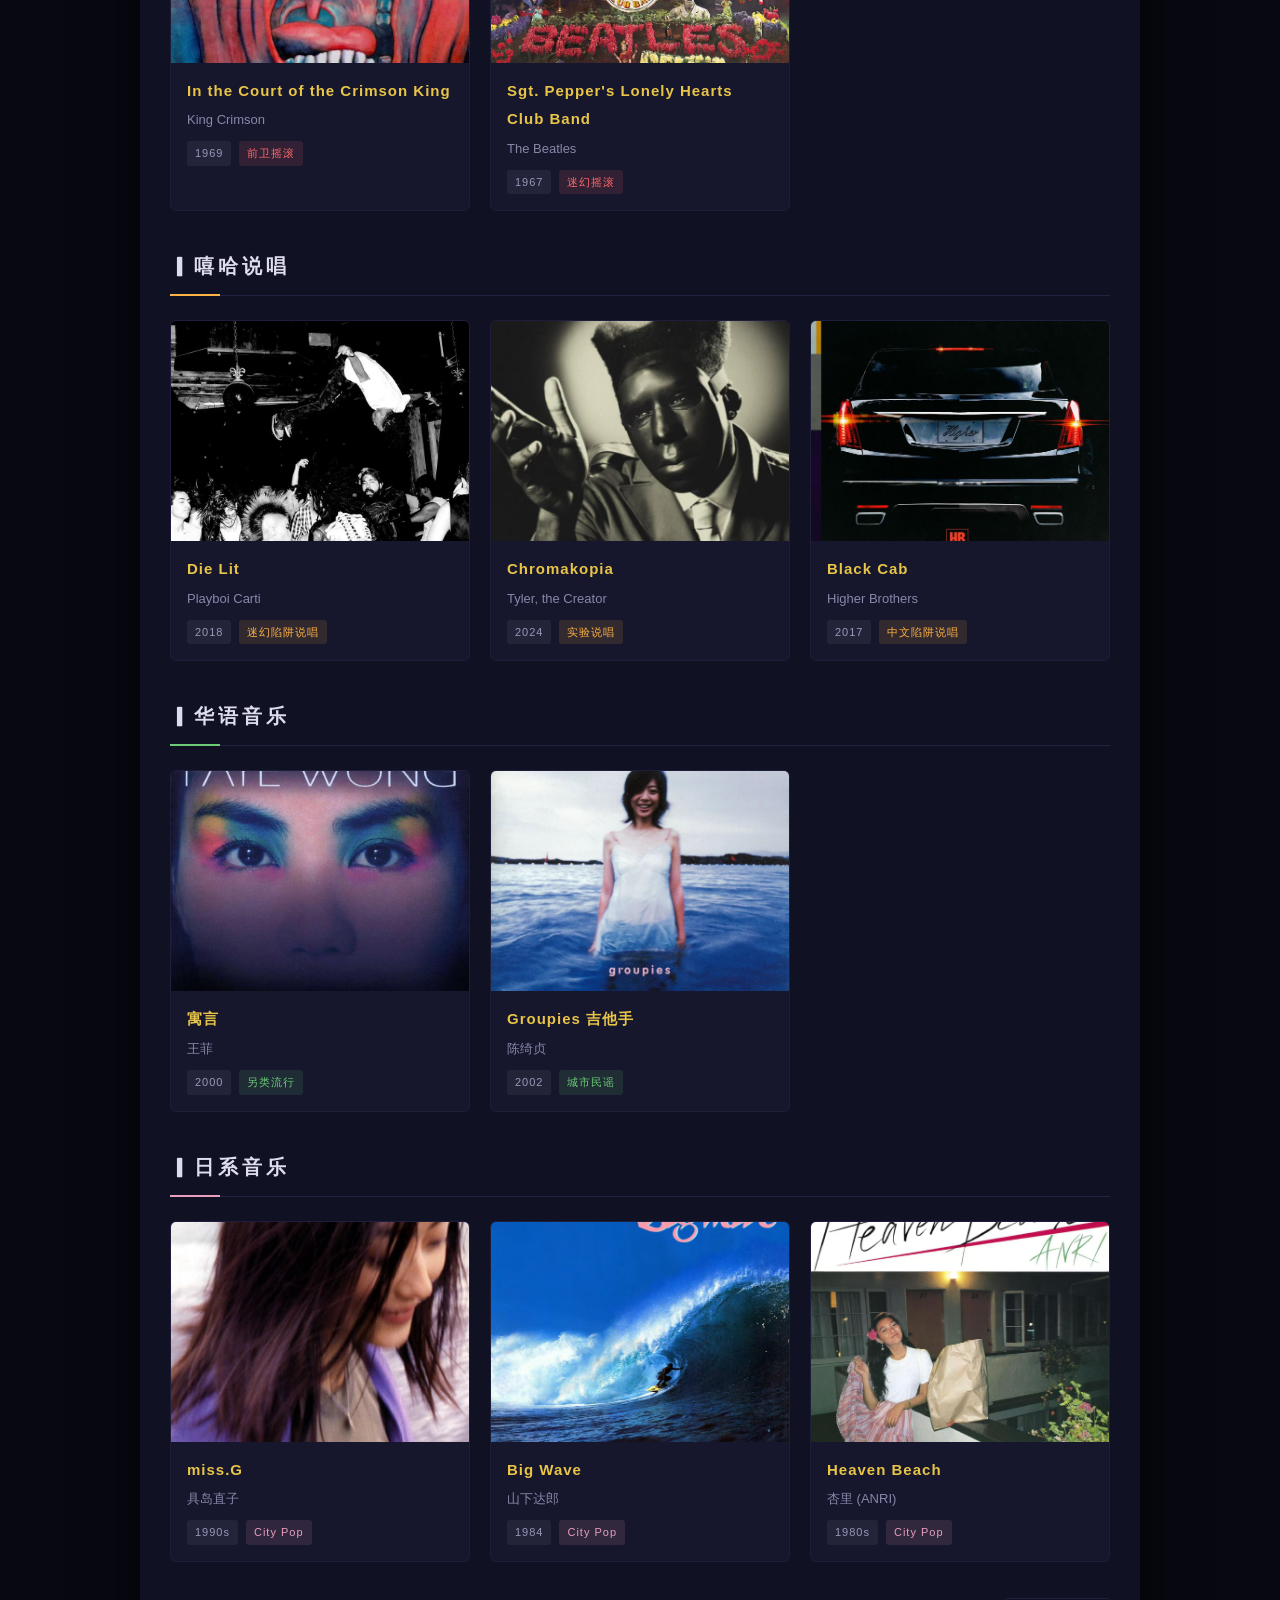
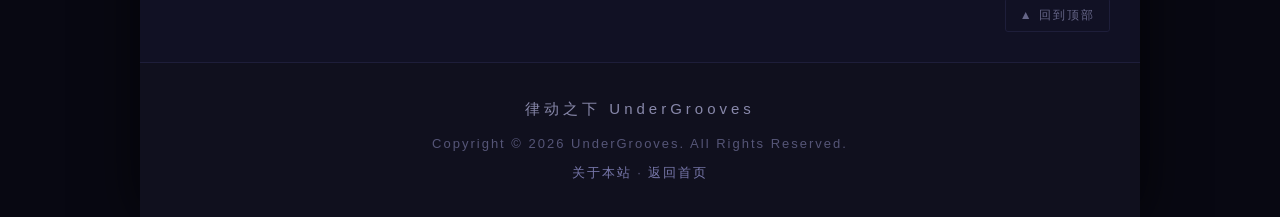
==== commit eba9ed4c: "fix: 优化音频播放时机(等待加载完成后播放); 首页12→15张" ====
--- a/index.html
+++ b/index.html
@@ -34,7 +34,7 @@
                 <h2>潜入律动之下，听见不一样的回响</h2>
                 <p>
                     从 1960 年代摇滚经典到当代先锋电子，从华语独立之声到全球地下嘻哈——<br>
-                    本网站精选 12 张横跨年代与风格的专辑，不以流量为标准，<br>
+                    本网站精选 15 张横跨年代与风格的专辑，不以流量为标准，<br>
                     只为你推荐真正值得聆听的好作品。
                 </p>
             </div>
@@ -273,19 +273,20 @@
     </div>
 
     <!-- 背景音乐（隐藏，自动循环） -->
-    <audio id="bgm" src="audio/%E9%A6%96%E9%A1%B5.mp3" loop autoplay></audio>
+    <audio id="bgm" src="audio/%E9%A6%96%E9%A1%B5.mp3" loop preload="auto" playsinline></audio>
     <script>
     (function() {
         var bgm = document.getElementById('bgm');
-        bgm.load();
-        var p = bgm.play();
-        if (p !== undefined) {
-            p.catch(function() {
-                var playNow = function() { bgm.play().catch(function(){}); };
-                document.addEventListener('click', playNow, { once: true });
-                document.addEventListener('touchstart', playNow, { once: true });
-            });
+        var touched = false;
+        function tryPlay() {
+            if (touched && bgm.readyState >= 2) bgm.play().catch(function(){});
         }
+        function interact() { touched = true; tryPlay(); }
+        bgm.addEventListener('canplay', tryPlay);
+        bgm.play().catch(function() {
+            document.body.addEventListener('touchend', interact);
+            document.body.addEventListener('click', interact);
+        });
     })();
     </script>
 </body>
